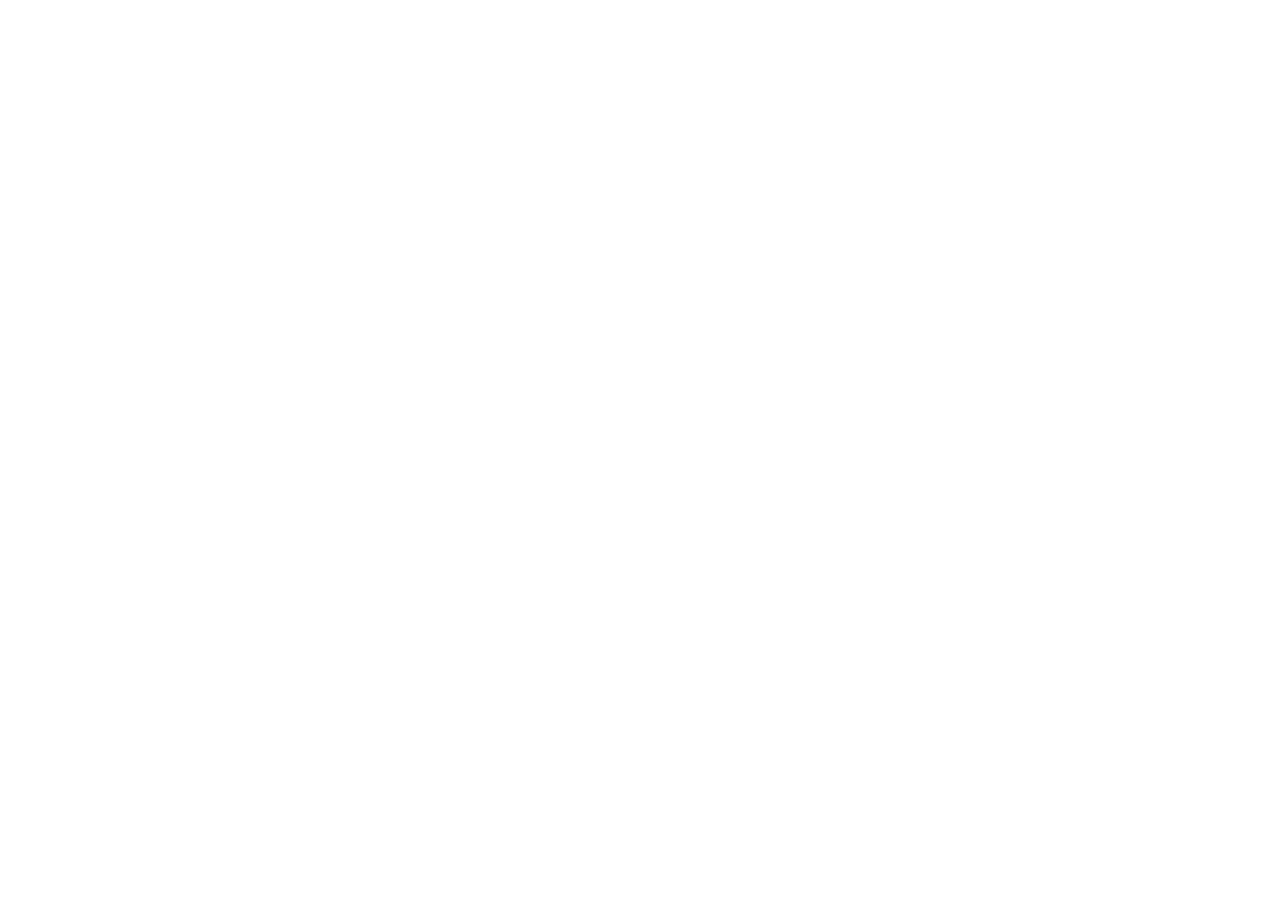
==== index.html @ 6065bbf3 "Imagens insiridas na pasta, configurações iniciais do HTML e CSS" ====
<!DOCTYPE html>
<html lang="pt-br">
<head>
    <meta charset="UTF-8">
    <meta name="viewport" content="width=device-width, initial-scale=1.0">
    <link rel="stylesheet" href="style.css">
    <title>Login tela</title>
</head>
<body>
    
</body>
</html>
---- style.css ----
* {
    margin: 0;
    padding: 0;
    box-sizing: border-box;
}
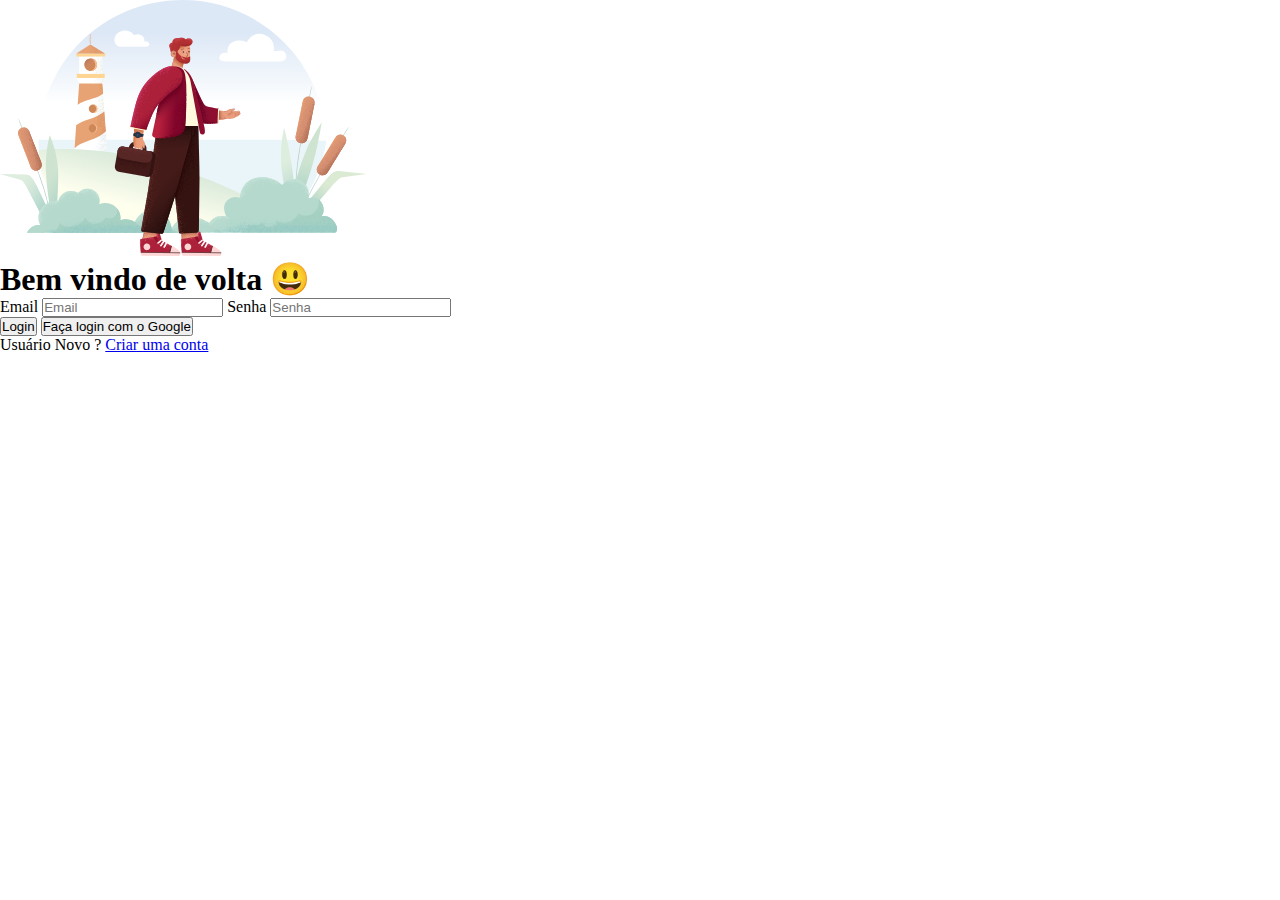
==== commit 8991f66e: "Estrutura HTML feita" ====
--- a/index.html
+++ b/index.html
@@ -7,6 +7,29 @@
     <title>Login tela</title>
 </head>
 <body>
-    
+    <main>
+        <div>
+            <img src="./img/login.svg" alt="homem com uma mala">
+        </div>
+        <h1>Bem vindo de volta 😃</h1>
+        <div>
+           <label>Email
+            <input placeholder="Email" type="email">
+           </label>
+
+           <label>Senha
+            <input placeholder="Senha" type="password">
+           </label>
+        </div>
+
+        <button>
+            Login
+        </button>
+
+        <button>
+            Faça login com o Google
+        </button>
+        <p>Usuário Novo ? <a href="#">Criar uma conta</a></p>
+    </main>
 </body>
 </html>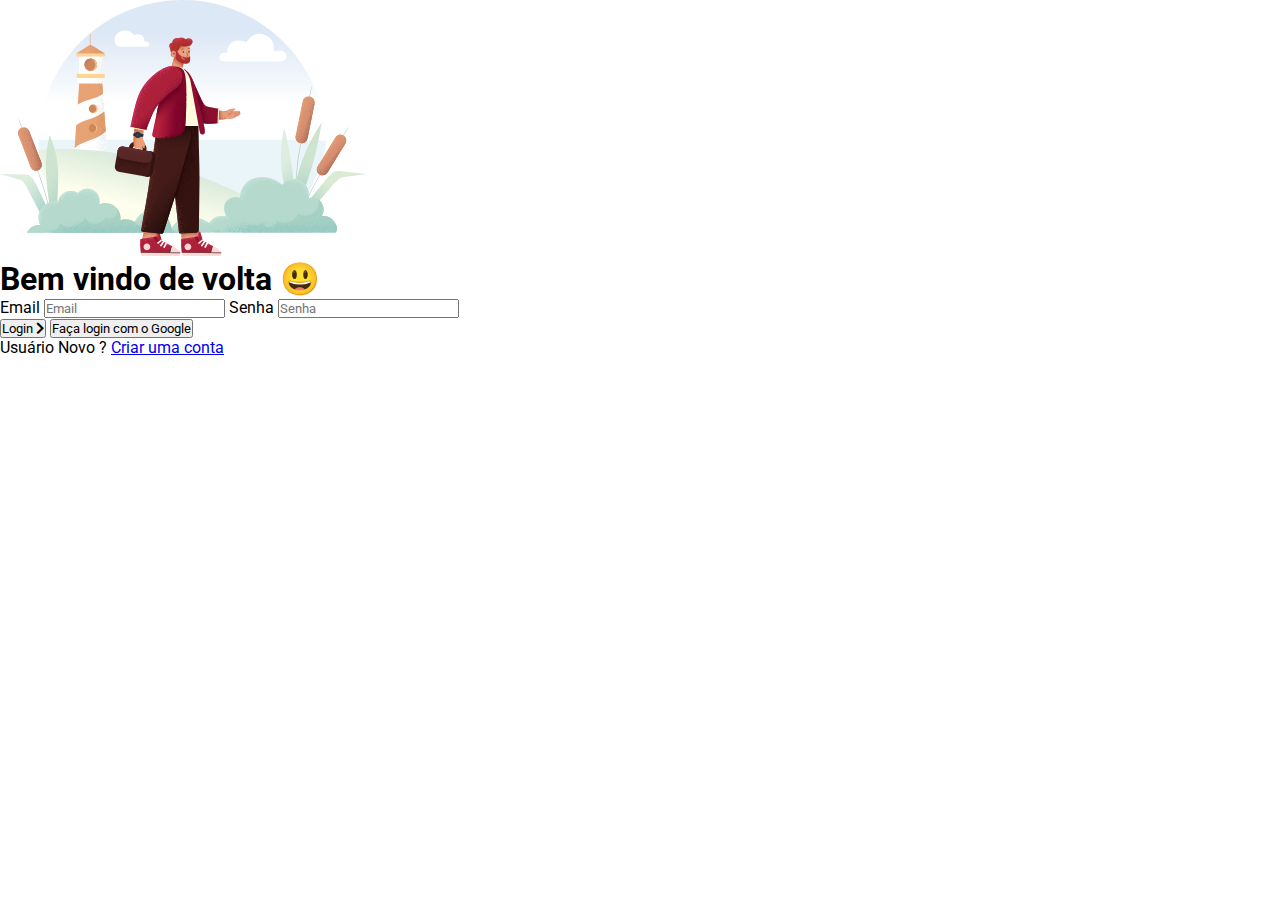
==== commit 99f06b6f: "Adicionando a fonte e o CDN ao nosso projeto" ====
--- a/index.html
+++ b/index.html
@@ -1,11 +1,17 @@
 <!DOCTYPE html>
 <html lang="pt-br">
+
 <head>
     <meta charset="UTF-8">
     <meta name="viewport" content="width=device-width, initial-scale=1.0">
+    <link rel="preconnect" href="https://fonts.googleapis.com">
+    <link rel="preconnect" href="https://fonts.gstatic.com" crossorigin>
+    <link href="https://fonts.googleapis.com/css2?family=Roboto:wght@300;400;500;700;900&display=swap" rel="stylesheet">
+    <link rel="stylesheet" href="//use.fontawesome.com/releases/v5.0.7/css/all.css">
     <link rel="stylesheet" href="style.css">
     <title>Login tela</title>
 </head>
+
 <body>
     <main>
         <div>
@@ -13,17 +19,17 @@
         </div>
         <h1>Bem vindo de volta 😃</h1>
         <div>
-           <label>Email
-            <input placeholder="Email" type="email">
-           </label>
+            <label>Email
+                <input placeholder="Email" type="email">
+            </label>
 
-           <label>Senha
-            <input placeholder="Senha" type="password">
-           </label>
+            <label>Senha
+                <input placeholder="Senha" type="password">
+            </label>
         </div>
 
         <button>
-            Login
+            Login <i class="fa fa-solid fa-chevron-right"></i>
         </button>
 
         <button>
@@ -32,4 +38,5 @@
         <p>Usuário Novo ? <a href="#">Criar uma conta</a></p>
     </main>
 </body>
+
 </html>--- a/style.css
+++ b/style.css
@@ -2,4 +2,5 @@
     margin: 0;
     padding: 0;
     box-sizing: border-box;
+    font-family: "Roboto", sans-serif;
 }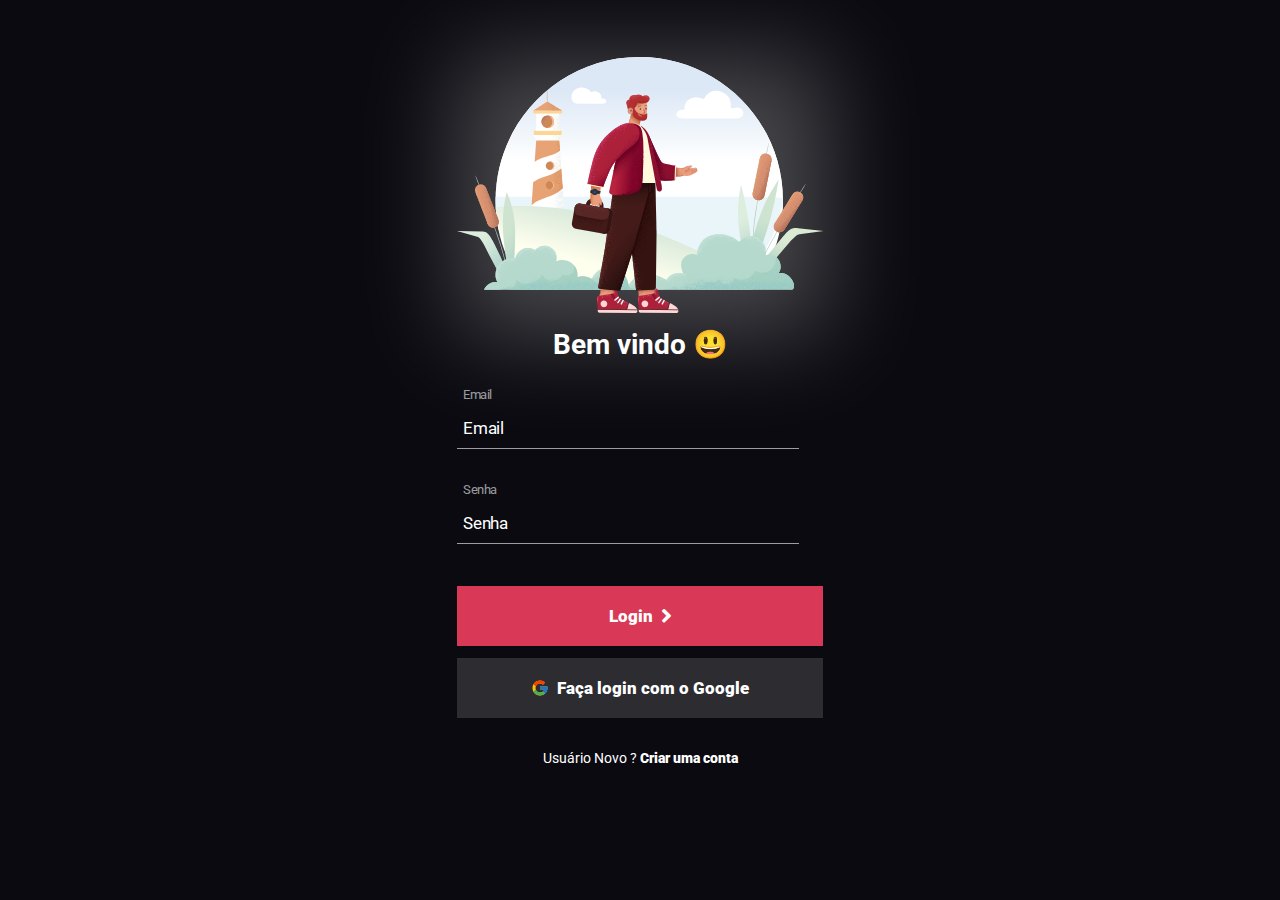
==== commit 3bac593b: "Criado as classes no HTML e o CSS da aplicação de login" ====
--- a/index.html
+++ b/index.html
@@ -15,25 +15,24 @@
 <body>
     <main>
         <div>
+            <div class="blur"></div>
             <img src="./img/login.svg" alt="homem com uma mala">
         </div>
-        <h1>Bem vindo de volta 😃</h1>
-        <div>
-            <label>Email
-                <input placeholder="Email" type="email">
-            </label>
+        <h1>Bem vindo 😃</h1>
+        <div class="container-input" >
+            <label>Email</label>
+            <input placeholder="Email" type="email">
 
-            <label>Senha
-                <input placeholder="Senha" type="password">
-            </label>
+            <label>Senha</label>
+            <input placeholder="Senha" type="password">
         </div>
 
-        <button>
-            Login <i class="fa fa-solid fa-chevron-right"></i>
+        <button class="button-login">
+            Login <i class="fa fa-solid fa-angle-right"></i>
         </button>
 
-        <button>
-            Faça login com o Google
+        <button class="button-google">
+            <img src="./img/icon-google.svg" alt="ícon do google"> Faça login com o Google
         </button>
         <p>Usuário Novo ? <a href="#">Criar uma conta</a></p>
     </main>
--- a/style.css
+++ b/style.css
@@ -3,4 +3,162 @@
     padding: 0;
     box-sizing: border-box;
     font-family: "Roboto", sans-serif;
+}
+
+body {
+    background-color: #0A0A10;
+    display: flex;
+    justify-content: center;
+}
+
+main {
+    display: flex;
+    flex-direction: column;
+    max-width: 414px;
+    height: 100vh;
+    padding: 57px 24px;
+    gap: 12px;
+}
+
+.blur {
+    width: 370px;
+    height: 278px;
+    background-color: #FFFFFF;
+    position: absolute;
+    /* Para que a imagem sobreponha a frente */
+    z-index: -1;
+    /* Joga algo para o fundo da tela */
+    opacity: 0.25;
+    filter: blur(48px);
+    /* desfoca o fundo da imagem */
+}
+
+h1 {
+    font-size: 28px;
+    font-weight: 700;
+    line-height: 32.81px;
+    text-align: center;
+    color: #FFFFFF;
+}
+
+.container-input {
+    display: flex;
+    flex-direction: column;
+    margin-top: 10px;
+    width: 100%;
+}
+
+label {
+    font-size: 13px;
+    font-weight: 400;
+    line-height: 22px;
+    letter-spacing: -0.40799999237060547px;
+    color: #FFFFFF99;
+    margin-bottom: 3px;
+    margin-left: 6px;
+}
+
+input {
+    width: 342px;
+    height: 40px;
+    background: transparent;
+    border: none;
+    border-bottom: 1px solid #FFFFFF99;
+    outline: none;
+    font-size: 17px;
+    font-weight: 400;
+    line-height: 20px;
+    letter-spacing: -0.23999999463558197px;
+    margin-bottom: 30px;
+    color: #FFFFFF;
+    padding-left: 6px;
+}
+
+input::placeholder {
+    font-size: 17px;
+    font-weight: 400;
+    line-height: 20px;
+    letter-spacing: -0.23999999463558197px;
+    margin-bottom: 30px;
+    color: #FFFFFF;
+}
+
+.button-login {
+    width: 100%;
+    height: 60px;
+    background: #D93856;
+    font-size: 17px;
+    font-weight: 900;
+    line-height: 2.5px;
+    text-align: center;
+    color: #FFFFFF;
+    outline: none;
+    border: none;
+    display: flex;
+    justify-content: center;
+    align-items: center;
+    gap: 8px;
+    cursor: pointer;
+    transition: 0.3s ease;
+}
+
+.button-login:hover {
+    opacity: .8;
+}
+
+.button-login:active {
+    opacity: .6;
+}
+
+i {
+    font-size: 22px;
+}
+
+.button-google {
+    width: 100%;
+    height: 60px;
+    background: #FFFFFF24;
+    font-size: 17px;
+    font-weight: 900;
+    line-height: 2.5px;
+    text-align: center;
+    color: #FFFFFF;
+    outline: none;
+    border: none;
+    display: flex;
+    justify-content: center;
+    align-items: center;
+    gap: 8px;
+    cursor: pointer;
+    transition: 0.3s ease;
+}
+
+.button-google:hover {
+    opacity: .8;
+}
+
+.button-google:active {
+    opacity: .6;
+}
+
+p {
+    font-size: 14px;
+    font-weight: 400;
+    line-height: 16.41px;
+    text-align: center;
+    color: #FFFFFF;
+    margin-top: 20px;
+}
+
+a {
+    font-size: 14px;
+    font-weight: 900;
+    line-height: 16.41px;
+    text-align: center;
+    color: #FFFFFF;
+    text-decoration: none;
+}
+
+a:hover {
+    text-decoration: underline;
 }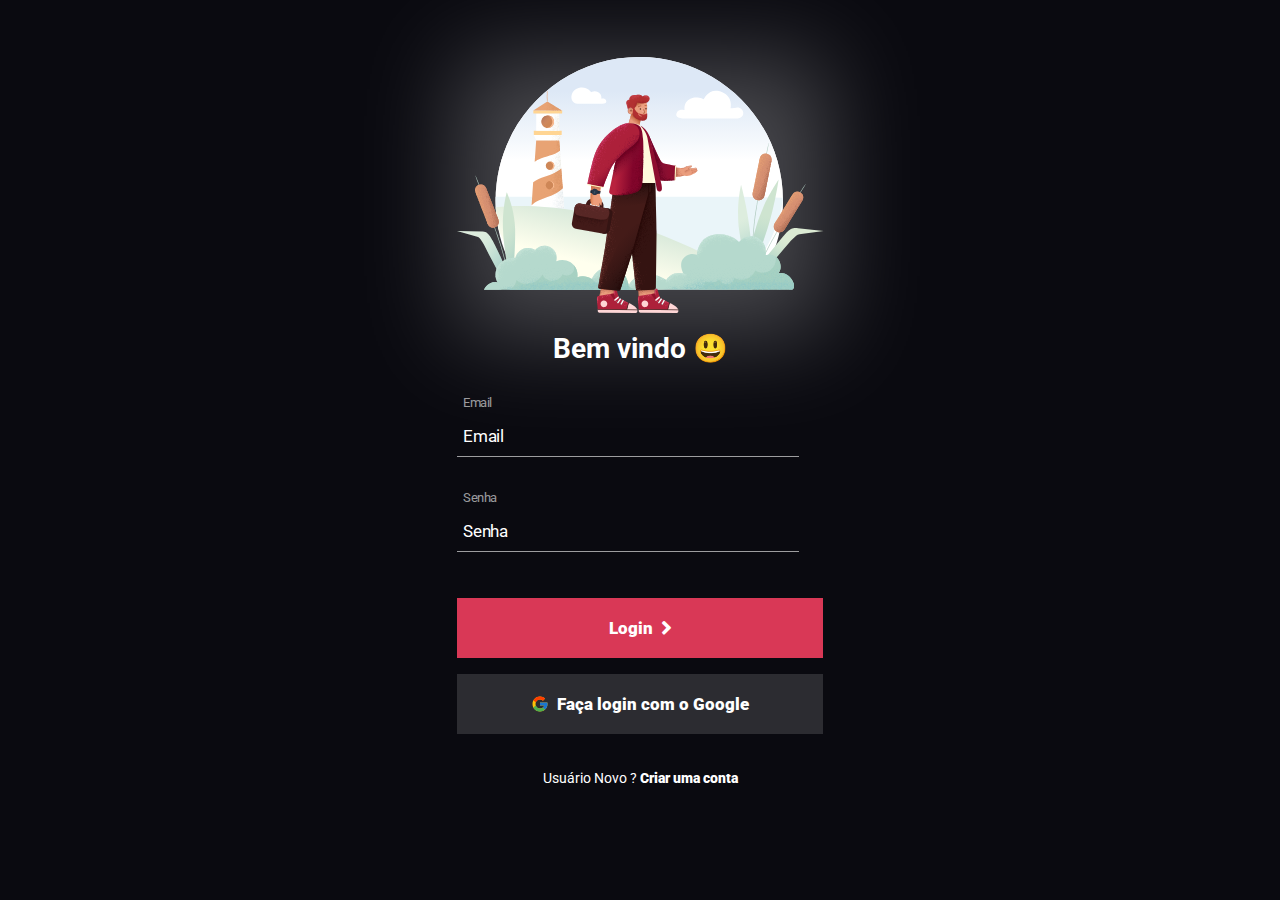
==== commit 37def24e: "Linkando a página de login com a de criação, colocando position no main e retirando o width do conta" ====
--- a/index.html
+++ b/index.html
@@ -34,7 +34,7 @@
         <button class="button-google">
             <img src="./img/icon-google.svg" alt="ícon do google"> Faça login com o Google
         </button>
-        <p>Usuário Novo ? <a href="#">Criar uma conta</a></p>
+        <p>Usuário Novo ? <a href="./create.html">Criar uma conta</a></p>
     </main>
 </body>
 
--- a/style.css
+++ b/style.css
@@ -15,9 +15,10 @@
     display: flex;
     flex-direction: column;
     max-width: 414px;
-    height: 100vh;
+    min-height: 100vh;
     padding: 57px 24px;
-    gap: 12px;
+    gap: 16px;
+    position: relative;
 }
 
 .blur {
@@ -45,7 +46,6 @@
     display: flex;
     flex-direction: column;
     margin-top: 10px;
-    width: 100%;
 }
 
 label {
